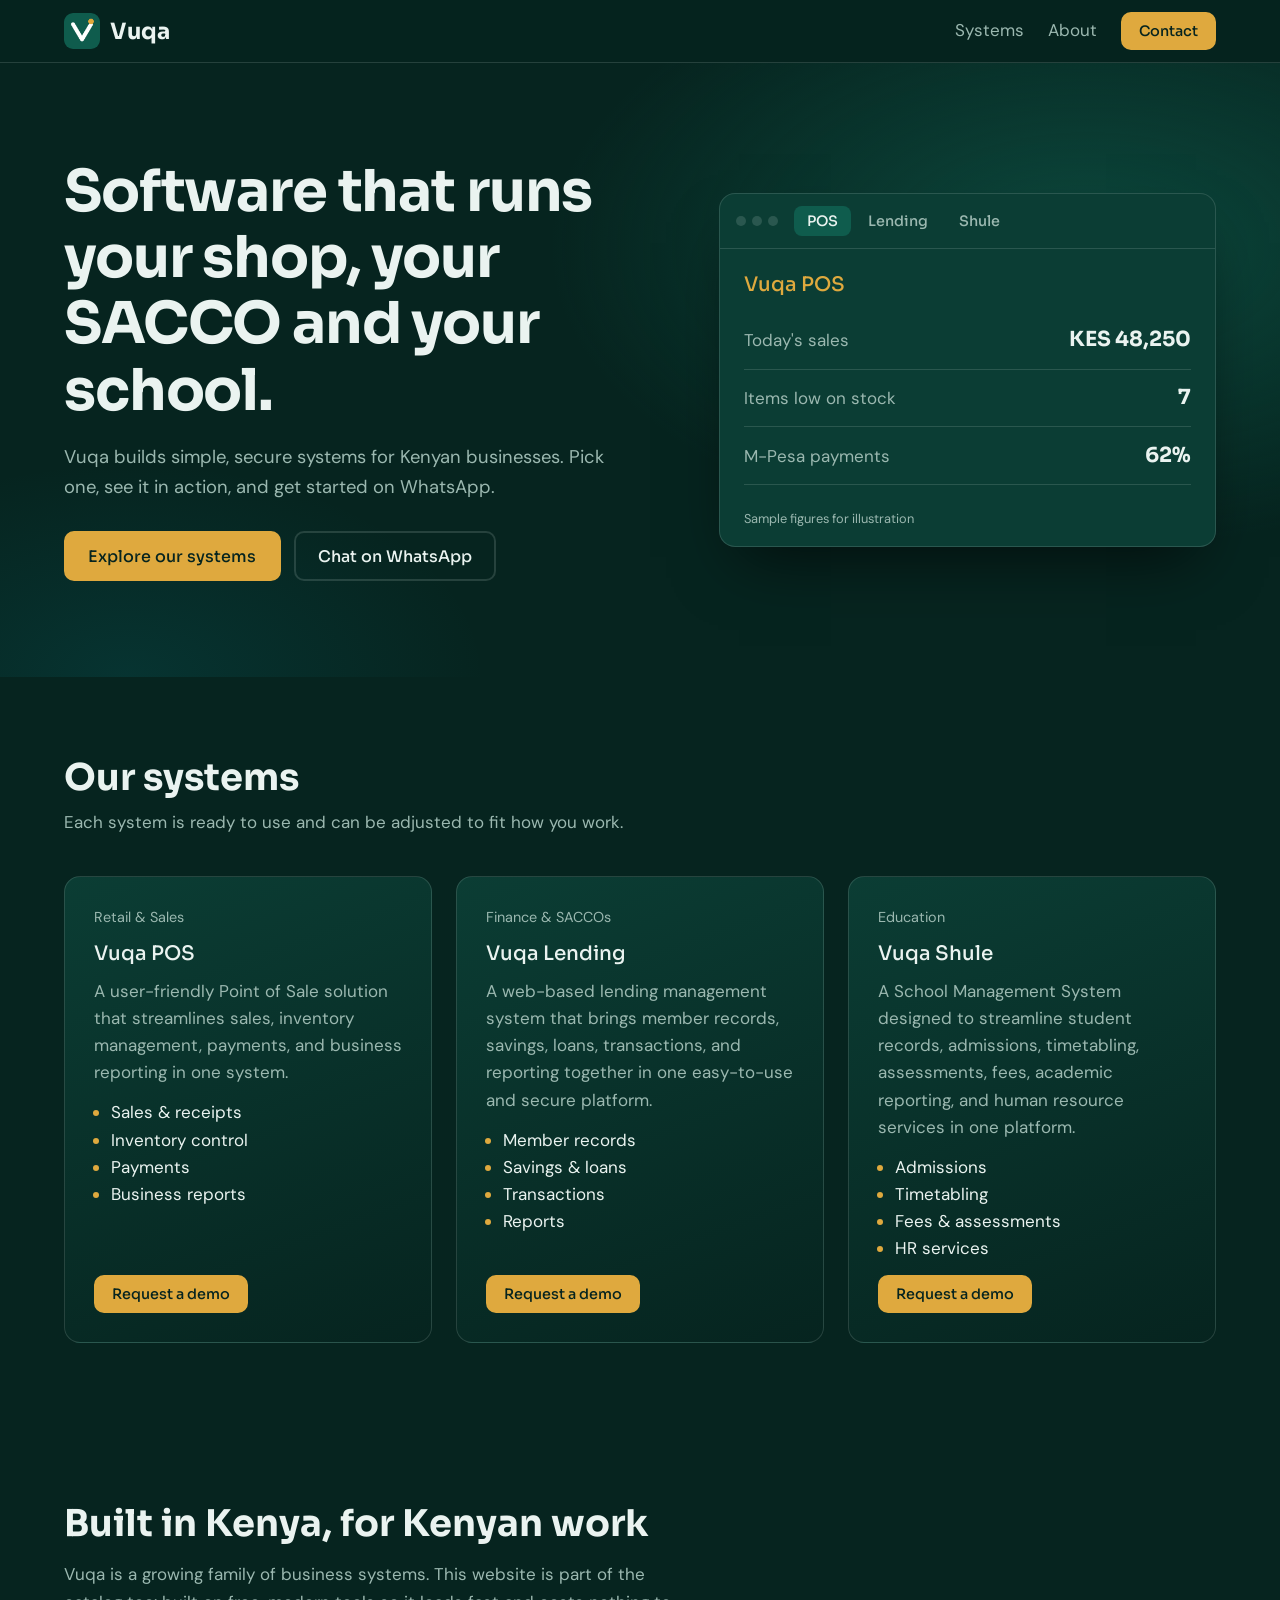
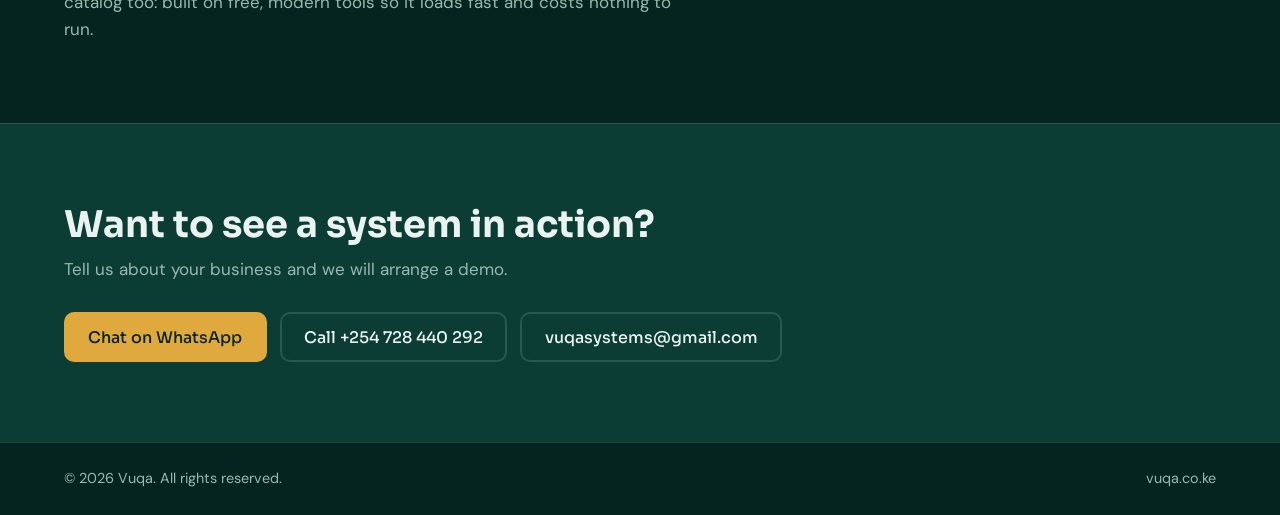
==== index.html @ ecf9360a "Add files via upload" ====
<!DOCTYPE html>
<html lang="en">
<head>
  <meta charset="utf-8">
  <meta name="viewport" content="width=device-width, initial-scale=1">
  <title>Vuqa | Business systems built in Kenya</title>
  <meta name="description" content="Vuqa builds POS, lending and school management systems for Kenyan businesses, SACCOs and schools.">
  <link rel="icon" type="image/png" href="images/favicon.png">
  <link rel="apple-touch-icon" href="images/apple-touch-icon.png">
  <link rel="preconnect" href="https://fonts.googleapis.com">
  <link rel="preconnect" href="https://fonts.gstatic.com" crossorigin>
  <link href="https://fonts.googleapis.com/css2?family=DM+Sans:wght@400;500&family=Sora:wght@500;700&display=swap" rel="stylesheet">
  <link rel="stylesheet" href="css/style.css">
</head>
<body>

<header class="nav">
  <a class="brand" href="#top" aria-label="Vuqa home">
    <img src="images/vuqa-icon.png" alt="" width="36" height="36">
    <span>Vuqa</span>
  </a>
  <nav aria-label="Main">
    <a href="#systems">Systems</a>
    <a href="#about">About</a>
    <a href="#contact" class="btn btn-small">Contact</a>
  </nav>
</header>

<main id="top">

  <!-- HERO -->
  <section class="hero">
    <div class="hero-text">
      <h1>Software that runs your shop, your SACCO and your school.</h1>
      <p class="lead">Vuqa builds simple, secure systems for Kenyan businesses. Pick one, see it in action, and get started on WhatsApp.</p>
      <div class="actions">
        <a class="btn" href="#systems">Explore our systems</a>
        <a class="btn btn-ghost" id="hero-wa" href="#contact">Chat on WhatsApp</a>
      </div>
    </div>

    <!-- Interactive system preview (filled by main.js) -->
    <div class="window" aria-label="System preview">
      <div class="window-bar">
        <span class="dots" aria-hidden="true"><i></i><i></i><i></i></span>
        <div class="tabs" role="tablist" id="tabs"></div>
      </div>
      <div class="window-body" id="panel" role="tabpanel" aria-live="polite"></div>
      <p class="sample">Sample figures for illustration</p>
    </div>
  </section>

  <!-- CATALOG -->
  <section class="section" id="systems">
    <h2>Our systems</h2>
    <p class="section-lead">Each system is ready to use and can be adjusted to fit how you work.</p>
    <div class="grid" id="catalog"></div>
  </section>

  <!-- ABOUT (placeholder - we write this in a later step) -->
  <section class="section about" id="about">
    <h2>Built in Kenya, for Kenyan work</h2>
    <p>Vuqa is a growing family of business systems. This website is part of the catalog too: built on free, modern tools so it loads fast and costs nothing to run.</p>
  </section>

  <!-- CONTACT -->
  <section class="section contact" id="contact">
    <h2>Want to see a system in action?</h2>
    <p class="section-lead">Tell us about your business and we will arrange a demo.</p>
    <div class="actions">
      <a class="btn" id="contact-wa" href="#">Chat on WhatsApp</a>
      <a class="btn btn-ghost" href="tel:+254728440292">Call +254 728 440 292</a>
      <a class="btn btn-ghost" href="mailto:vuqasystems@gmail.com">vuqasystems@gmail.com</a>
    </div>
  </section>
</main>

<footer class="footer">
  <span>&copy; <span id="year"></span> Vuqa. All rights reserved.</span>
  <span>vuqa.co.ke</span>
</footer>

<script src="js/systems.js"></script>
<script src="js/main.js"></script>
</body>
</html>
---- css/style.css ----
/* ---------- Brand tokens: change colours here and the whole site updates ---------- */
:root {
  --green: #0f5c4d;        /* Vuqa icon green */
  --green-deep: #06241f;   /* page background */
  --green-mid: #0b3d34;    /* panels */
  --gold: #dfa93e;         /* Vuqa icon dot */
  --teal: #0ba5b5;         /* CurioLab accent */
  --text: #eaf3f0;
  --muted: #9bb8b0;
  --line: rgba(234, 243, 240, 0.14);
  --font-head: "Sora", system-ui, sans-serif;
  --font-body: "DM Sans", system-ui, sans-serif;
}

* { box-sizing: border-box; margin: 0; }
html { scroll-behavior: smooth; scroll-padding-top: 80px; }
body {
  background: var(--green-deep);
  color: var(--text);
  font: 400 1.0625rem/1.6 var(--font-body);
}
a { color: inherit; }
:focus-visible { outline: 3px solid var(--gold); outline-offset: 3px; }

h1, h2, h3 { font-family: var(--font-head); line-height: 1.15; }
h1 { font-size: clamp(2.2rem, 5vw, 3.6rem); font-weight: 700; letter-spacing: -0.02em; }
h2 { font-size: clamp(1.7rem, 3vw, 2.3rem); font-weight: 700; }
h3 { font-size: 1.25rem; font-weight: 500; }

/* ---------- Navigation ---------- */
.nav {
  position: sticky; top: 0; z-index: 10;
  display: flex; justify-content: space-between; align-items: center;
  padding: 0.75rem clamp(1rem, 5vw, 4rem);
  background: rgba(6, 36, 31, 0.88);
  backdrop-filter: blur(10px);
  border-bottom: 1px solid var(--line);
}
.brand { display: flex; align-items: center; gap: 0.6rem; text-decoration: none;
  font: 700 1.4rem var(--font-head); }
.brand img { border-radius: 9px; }
.nav nav { display: flex; align-items: center; gap: 1.5rem; }
.nav nav a { text-decoration: none; color: var(--muted); }
.nav nav a:hover { color: var(--text); }
.nav nav a.btn { color: var(--green-deep); }

/* ---------- Buttons ---------- */
.btn {
  display: inline-block; padding: 0.8rem 1.4rem; border-radius: 10px;
  background: var(--gold); color: var(--green-deep); text-decoration: none;
  font: 500 1rem var(--font-head); border: 2px solid var(--gold);
  transition: transform 0.15s, background 0.15s;
}
.btn:hover { transform: translateY(-2px); background: #ecbb55; }
.btn-ghost { background: transparent; color: var(--text); border-color: var(--line); }
.btn-ghost:hover { background: rgba(255, 255, 255, 0.06); }
.btn-small { padding: 0.5rem 1rem; font-size: 0.9rem; }
.actions { display: flex; flex-wrap: wrap; gap: 0.8rem; margin-top: 1.8rem; }

/* ---------- Hero ---------- */
.hero {
  display: grid; grid-template-columns: 1.1fr 0.9fr; gap: 3rem; align-items: center;
  padding: clamp(3rem, 8vw, 6rem) clamp(1rem, 5vw, 4rem);
  background:
    radial-gradient(ellipse 60% 70% at 85% 30%, rgba(15, 92, 77, 0.65), transparent 70%),
    radial-gradient(ellipse 40% 50% at 10% 100%, rgba(11, 165, 181, 0.12), transparent 70%);
}
.lead { margin-top: 1.2rem; max-width: 34rem; color: var(--muted); font-size: 1.15rem; }

/* The interactive preview window */
.window {
  background: var(--green-mid); border: 1px solid var(--line);
  border-radius: 16px; overflow: hidden;
  box-shadow: 0 30px 60px -20px rgba(0, 0, 0, 0.6);
}
.window-bar { display: flex; align-items: center; gap: 1rem; padding: 0.7rem 1rem;
  border-bottom: 1px solid var(--line); }
.dots { display: flex; gap: 6px; }
.dots i { width: 10px; height: 10px; border-radius: 50%; background: var(--line); }
.tabs { display: flex; gap: 0.3rem; }
.tabs button {
  font: 500 0.9rem var(--font-head); color: var(--muted); background: none;
  border: 0; padding: 0.4rem 0.8rem; border-radius: 8px; cursor: pointer;
}
.tabs button[aria-selected="true"] { background: var(--green); color: var(--text); }
.window-body { padding: 1.5rem; min-height: 15rem; }
.window-body h3 { margin-bottom: 1rem; color: var(--gold); }
.metric {
  display: flex; justify-content: space-between; align-items: baseline; gap: 1rem;
  padding: 0.9rem 0; border-bottom: 1px solid var(--line);
  animation: slide 0.35s both;
}
.metric strong { font: 700 1.3rem var(--font-head); }
.metric span { color: var(--muted); }
.sample { padding: 0 1.5rem 1rem; font-size: 0.8rem; color: var(--muted); }
@keyframes slide { from { opacity: 0; transform: translateY(8px); } }

/* ---------- Sections ---------- */
.section { padding: clamp(3rem, 7vw, 5rem) clamp(1rem, 5vw, 4rem); }
.section-lead { margin-top: 0.6rem; color: var(--muted); max-width: 36rem; }
.about p { margin-top: 1rem; max-width: 40rem; color: var(--muted); }
.contact { background: var(--green-mid); border-top: 1px solid var(--line); }

.grid { display: grid; gap: 1.5rem; margin-top: 2.5rem;
  grid-template-columns: repeat(auto-fit, minmax(260px, 1fr)); }
.card {
  display: flex; flex-direction: column; gap: 0.8rem;
  padding: 1.8rem; border: 1px solid var(--line); border-radius: 16px;
  background: linear-gradient(160deg, var(--green-mid), var(--green-deep));
}
.card:hover { border-color: var(--gold); }
.tag { color: var(--teal); font-size: 0.9rem; }
.card p { color: var(--muted); }
.card ul { padding-left: 1.1rem; flex: 1; }
.card li::marker { color: var(--gold); }
.card .btn { align-self: flex-start; }

.footer { display: flex; justify-content: space-between; flex-wrap: wrap; gap: 0.5rem;
  padding: 1.5rem clamp(1rem, 5vw, 4rem); border-top: 1px solid var(--line);
  color: var(--muted); font-size: 0.9rem; }

/* ---------- Mobile ---------- */
@media (max-width: 800px) {
  .hero { grid-template-columns: 1fr; }
  .nav nav a:not(.btn) { display: none; }
}
@media (prefers-reduced-motion: reduce) {
  * { animation: none !important; transition: none !important; scroll-behavior: auto !important; }
}
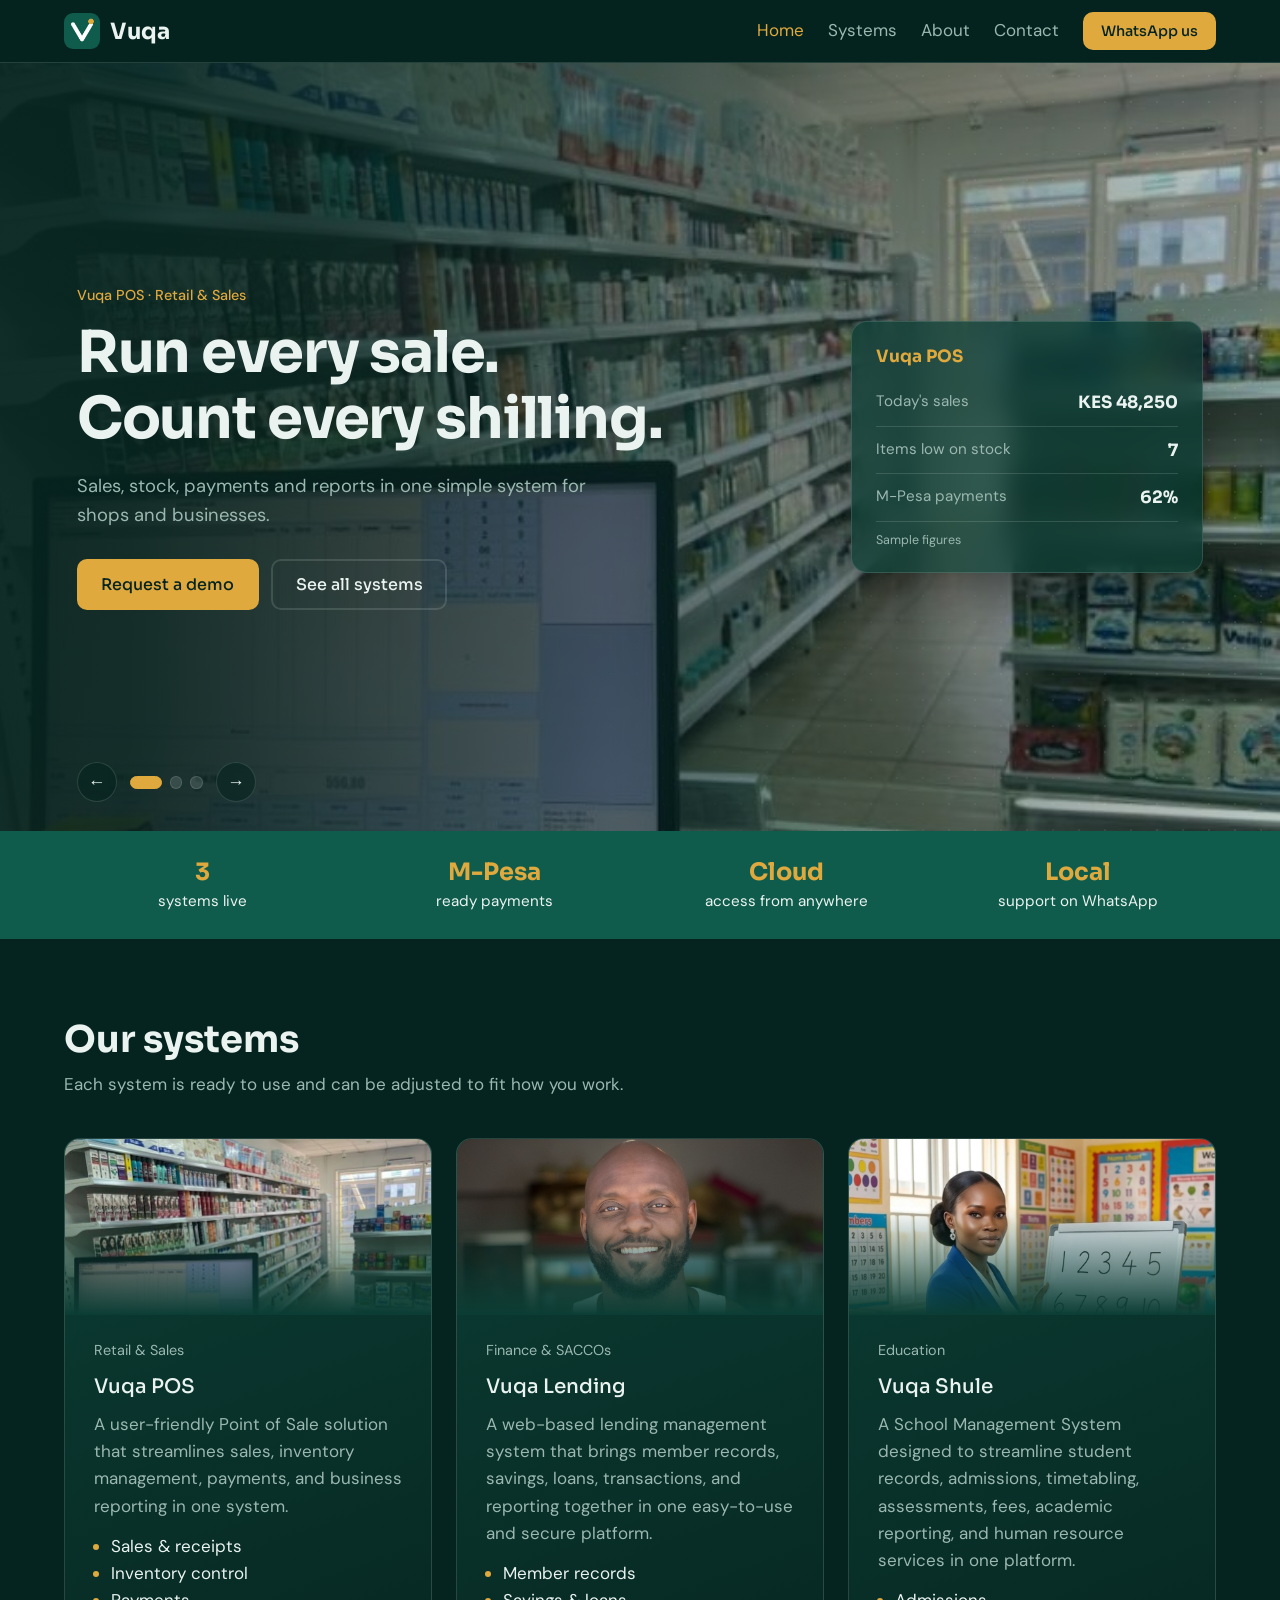
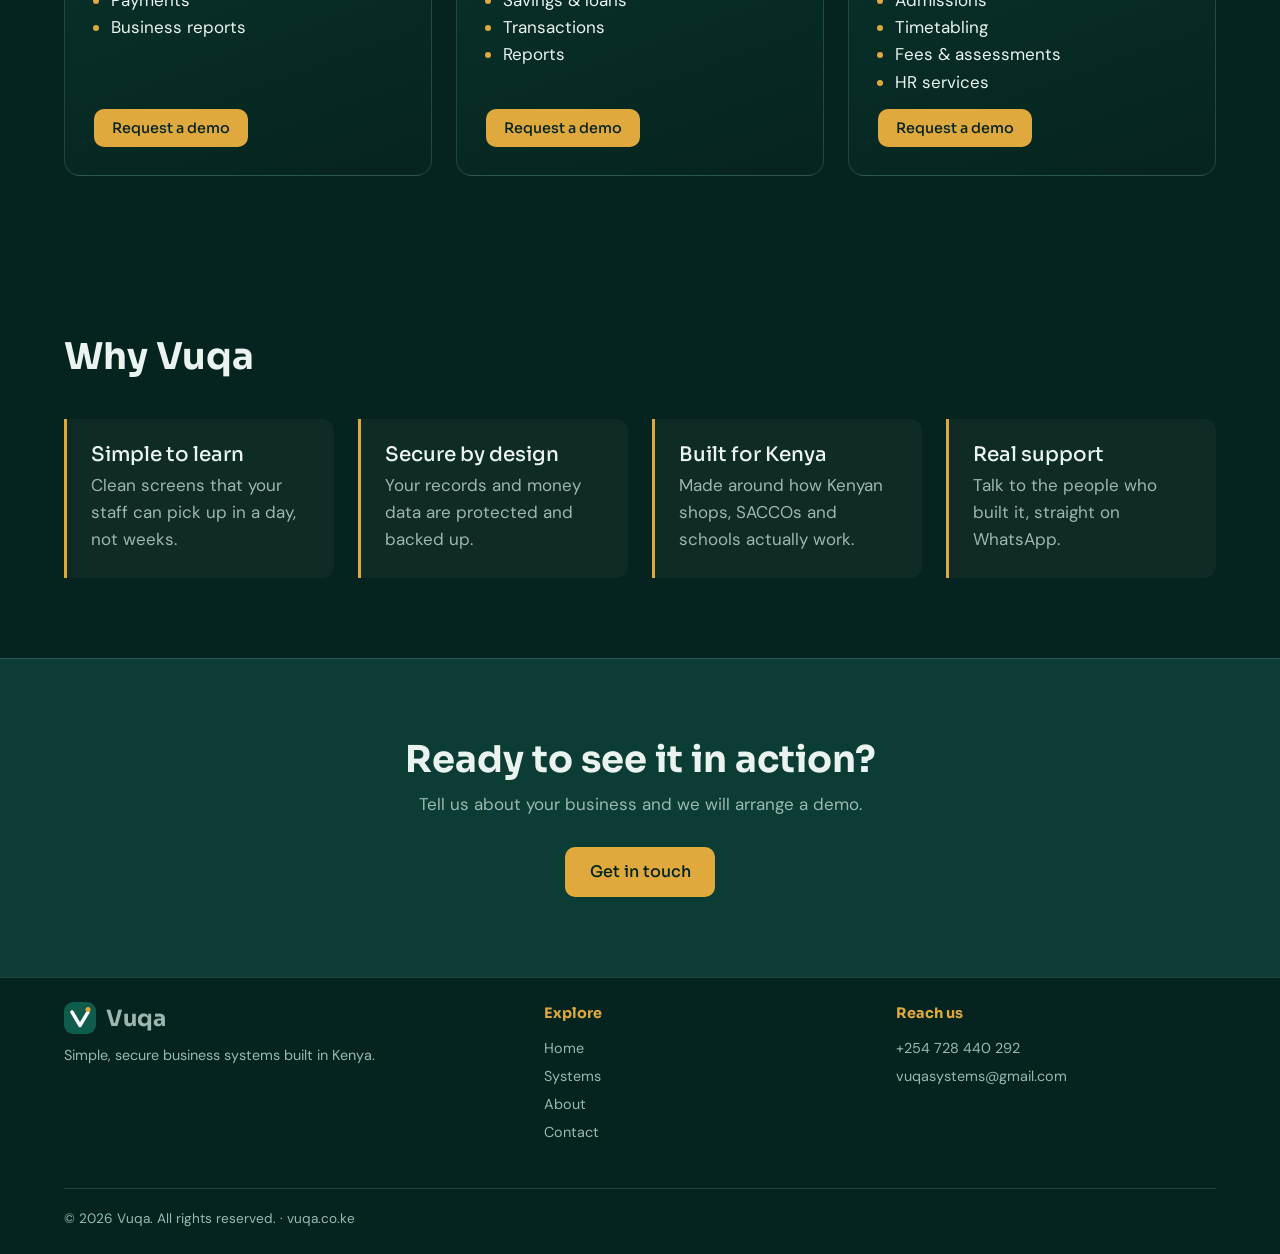
==== commit a0753ff7: "Add files via upload" ====
--- a/index.html
+++ b/index.html
@@ -13,74 +13,43 @@
   <link rel="stylesheet" href="css/style.css">
 </head>
 <body>
+<div id="site-header"></div>
+<main>
 
-<header class="nav">
-  <a class="brand" href="#top" aria-label="Vuqa home">
-    <img src="images/vuqa-icon.png" alt="" width="36" height="36">
-    <span>Vuqa</span>
-  </a>
-  <nav aria-label="Main">
-    <a href="#systems">Systems</a>
-    <a href="#about">About</a>
-    <a href="#contact" class="btn btn-small">Contact</a>
-  </nav>
-</header>
+  <section class="slider" id="slider" aria-roledescription="carousel" aria-label="Featured systems"></section>
 
-<main id="top">
+  <section class="strip">
+    <div><strong>3</strong><span>systems live</span></div>
+    <div><strong>M-Pesa</strong><span>ready payments</span></div>
+    <div><strong>Cloud</strong><span>access from anywhere</span></div>
+    <div><strong>Local</strong><span>support on WhatsApp</span></div>
+  </section>
 
-  <!-- HERO -->
-  <section class="hero">
-    <div class="hero-text">
-      <h1>Software that runs your shop, your SACCO and your school.</h1>
-      <p class="lead">Vuqa builds simple, secure systems for Kenyan businesses. Pick one, see it in action, and get started on WhatsApp.</p>
-      <div class="actions">
-        <a class="btn" href="#systems">Explore our systems</a>
-        <a class="btn btn-ghost" id="hero-wa" href="#contact">Chat on WhatsApp</a>
-      </div>
-    </div>
+  <section class="section" id="systems">
+    <h2 class="reveal">Our systems</h2>
+    <p class="section-lead reveal">Each system is ready to use and can be adjusted to fit how you work.</p>
+    <div class="grid" id="catalog"></div>
+  </section>
 
-    <!-- Interactive system preview (filled by main.js) -->
-    <div class="window" aria-label="System preview">
-      <div class="window-bar">
-        <span class="dots" aria-hidden="true"><i></i><i></i><i></i></span>
-        <div class="tabs" role="tablist" id="tabs"></div>
-      </div>
-      <div class="window-body" id="panel" role="tabpanel" aria-live="polite"></div>
-      <p class="sample">Sample figures for illustration</p>
+  <section class="section why">
+    <h2 class="reveal">Why Vuqa</h2>
+    <div class="grid">
+      <div class="why-item reveal"><h3>Simple to learn</h3><p>Clean screens that your staff can pick up in a day, not weeks.</p></div>
+      <div class="why-item reveal"><h3>Secure by design</h3><p>Your records and money data are protected and backed up.</p></div>
+      <div class="why-item reveal"><h3>Built for Kenya</h3><p>Made around how Kenyan shops, SACCOs and schools actually work.</p></div>
+      <div class="why-item reveal"><h3>Real support</h3><p>Talk to the people who built it, straight on WhatsApp.</p></div>
     </div>
   </section>
 
-  <!-- CATALOG -->
-  <section class="section" id="systems">
-    <h2>Our systems</h2>
-    <p class="section-lead">Each system is ready to use and can be adjusted to fit how you work.</p>
-    <div class="grid" id="catalog"></div>
-  </section>
-
-  <!-- ABOUT (placeholder - we write this in a later step) -->
-  <section class="section about" id="about">
-    <h2>Built in Kenya, for Kenyan work</h2>
-    <p>Vuqa is a growing family of business systems. This website is part of the catalog too: built on free, modern tools so it loads fast and costs nothing to run.</p>
-  </section>
-
-  <!-- CONTACT -->
-  <section class="section contact" id="contact">
-    <h2>Want to see a system in action?</h2>
-    <p class="section-lead">Tell us about your business and we will arrange a demo.</p>
-    <div class="actions">
-      <a class="btn" id="contact-wa" href="#">Chat on WhatsApp</a>
-      <a class="btn btn-ghost" href="tel:+254728440292">Call +254 728 440 292</a>
-      <a class="btn btn-ghost" href="mailto:vuqasystems@gmail.com">vuqasystems@gmail.com</a>
-    </div>
+  <section class="section cta">
+    <h2 class="reveal">Ready to see it in action?</h2>
+    <p class="section-lead reveal">Tell us about your business and we will arrange a demo.</p>
+    <div class="actions"><a class="btn" href="contact.html">Get in touch</a></div>
   </section>
 </main>
-
-<footer class="footer">
-  <span>&copy; <span id="year"></span> Vuqa. All rights reserved.</span>
-  <span>vuqa.co.ke</span>
-</footer>
-
+<div id="site-footer"></div>
 <script src="js/systems.js"></script>
+<script src="js/layout.js"></script>
 <script src="js/main.js"></script>
 </body>
 </html>
--- a/css/style.css
+++ b/css/style.css
@@ -127,3 +127,122 @@
 @media (prefers-reduced-motion: reduce) {
   * { animation: none !important; transition: none !important; scroll-behavior: auto !important; }
 }
+
+/* =================== v2: slideshow, photos, new pages =================== */
+.nav nav a[aria-current="page"] { color: var(--gold); }
+
+/* Placeholder gradients show until you add real photos named images/<id>.jpg */
+.g-pos     { --fb: linear-gradient(135deg, #0f5c4d, #06241f 60%, #dfa93e 160%); }
+.g-lending { --fb: linear-gradient(135deg, #0b3d34, #06241f 55%, #0ba5b5 170%); }
+.g-shule   { --fb: linear-gradient(135deg, #123f5a, #06241f 55%, #dfa93e 170%); }
+
+/* Slider */
+.slider { position: relative; height: clamp(34rem, 88vh, 48rem); overflow: hidden; background: var(--green-deep); }
+.slide {
+  position: absolute; inset: 0; display: flex; align-items: center; justify-content: space-between;
+  gap: 2rem; padding: 0 clamp(1rem, 6vw, 5rem);
+  background-image: var(--fb); background-size: cover; background-position: center top;
+  opacity: 0; visibility: hidden; transition: opacity 0.9s, visibility 0.9s;
+}
+.slide.active { opacity: 1; visibility: visible; }
+.slide::before { /* dark green overlay so text stays readable on any photo */
+  content: ""; position: absolute; inset: 0;
+  background: linear-gradient(90deg, rgba(6,36,31,0.92) 10%, rgba(6,36,31,0.55) 60%, rgba(6,36,31,0.25));
+}
+.slide::after { /* subtle dot texture */
+  content: ""; position: absolute; inset: 0; opacity: 0.25;
+  background: radial-gradient(rgba(255,255,255,0.35) 1px, transparent 1.5px) 0 0 / 26px 26px;
+  mask-image: linear-gradient(90deg, transparent 40%, #000);
+}
+.slide-inner, .float-card { position: relative; z-index: 1; }
+.slide-inner { max-width: 38rem; }
+.slide-inner .tag { color: var(--gold); margin-bottom: 0.8rem; font-weight: 500; }
+.slide.active .slide-inner > * { animation: slide 0.7s both; }
+.slide.active .slide-inner > :nth-child(2) { animation-delay: 0.1s; }
+.slide.active .slide-inner > :nth-child(3) { animation-delay: 0.2s; }
+.slide.active .slide-inner > :nth-child(4) { animation-delay: 0.3s; }
+
+.float-card {
+  width: min(22rem, 100%); padding: 1.3rem 1.5rem; border-radius: 16px;
+  background: rgba(11, 61, 52, 0.72); backdrop-filter: blur(12px);
+  border: 1px solid var(--line); box-shadow: 0 30px 60px -20px rgba(0,0,0,0.6);
+}
+.float-card b { display: block; margin-bottom: 0.6rem; color: var(--gold); font-family: var(--font-head); }
+.float-card div { display: flex; justify-content: space-between; gap: 1rem; padding: 0.6rem 0; border-bottom: 1px solid var(--line); }
+.float-card span { color: var(--muted); font-size: 0.95rem; }
+.float-card strong { font-family: var(--font-head); }
+.float-card small { display: block; margin-top: 0.6rem; color: var(--muted); font-size: 0.78rem; }
+
+.controls { position: absolute; z-index: 2; left: clamp(1rem, 6vw, 5rem); bottom: 1.8rem;
+  display: flex; align-items: center; gap: 0.8rem; }
+.controls button { cursor: pointer; border: 1px solid var(--line); background: rgba(6,36,31,0.6); color: var(--text);
+  width: 2.5rem; height: 2.5rem; border-radius: 50%; font-size: 1.1rem; }
+.controls button:hover { border-color: var(--gold); }
+#dots { display: flex; gap: 0.5rem; }
+#dots button { width: 0.8rem; height: 0.8rem; padding: 0; background: var(--line); }
+#dots button.on { background: var(--gold); width: 2rem; border-radius: 1rem; border-color: var(--gold); }
+
+/* Stats strip */
+.strip { display: grid; grid-template-columns: repeat(auto-fit, minmax(150px, 1fr)); gap: 1rem;
+  padding: 1.6rem clamp(1rem, 5vw, 4rem); background: var(--green); text-align: center; }
+.strip strong { display: block; font: 700 1.5rem var(--font-head); color: var(--gold); }
+.strip span { font-size: 0.95rem; }
+
+/* Cards with photos */
+.card { padding: 0; overflow: hidden; gap: 0; }
+.card-photo { height: 11rem; background-image: var(--fb); background-size: cover; background-position: center top; position: relative; }
+.card-photo::after { content: ""; position: absolute; inset: 0; background: linear-gradient(transparent 40%, var(--green-mid)); }
+.card-body { display: flex; flex-direction: column; gap: 0.8rem; padding: 1.5rem 1.8rem 1.8rem; flex: 1; }
+.card { transition: transform 0.25s, border-color 0.25s; }
+.card:hover { transform: translateY(-6px); }
+
+.why-item { padding: 1.5rem; border-left: 3px solid var(--gold); background: rgba(255,255,255,0.03); border-radius: 0 12px 12px 0; }
+.why-item p { margin-top: 0.4rem; color: var(--muted); }
+.cta { text-align: center; background: var(--green-mid); border-top: 1px solid var(--line); }
+.cta .section-lead { margin-inline: auto; }
+.cta .actions { justify-content: center; }
+
+/* Scroll reveal */
+.reveal { opacity: 0; transform: translateY(18px); transition: opacity 0.6s, transform 0.6s; }
+.reveal.in { opacity: 1; transform: none; }
+
+/* Inner pages */
+.page-hero {
+  position: relative; padding: clamp(4rem, 10vw, 7rem) clamp(1rem, 6vw, 5rem);
+  background-image: linear-gradient(135deg, #0f5c4d, #06241f);
+  background-size: cover; background-position: center top;
+}
+.page-hero .tag { color: var(--gold); margin-bottom: 0.6rem; }
+.prose h2 { margin: 2.5rem 0 1rem; }
+.prose h2:first-child { margin-top: 0; }
+.prose > p { max-width: 42rem; color: var(--muted); }
+
+.contact-grid { display: grid; grid-template-columns: 1.3fr 1fr; gap: 3rem; }
+.form { display: grid; gap: 1.1rem; }
+.form label { display: grid; gap: 0.4rem; font-weight: 500; }
+.form input, .form select, .form textarea {
+  font: inherit; color: var(--text); background: var(--green-mid);
+  border: 1px solid var(--line); border-radius: 10px; padding: 0.8rem 1rem;
+}
+.form button { justify-self: start; cursor: pointer; }
+.form small { color: var(--muted); }
+.info { padding: 2rem; border: 1px solid var(--line); border-radius: 16px; background: var(--green-mid); align-self: start; }
+.info p { margin-top: 1rem; color: var(--muted); }
+.info a { color: var(--text); }
+
+/* Footer (v2 layout) */
+.footer { display: grid; grid-template-columns: 1.4fr 1fr 1fr; gap: 2rem; align-items: start; }
+.footer h4 { font-family: var(--font-head); margin-bottom: 0.6rem; color: var(--gold); }
+.footer div a:not(.brand) { display: block; color: var(--muted); text-decoration: none; padding: 0.15rem 0; }
+.footer div a:not(.brand):hover { color: var(--text); }
+.footer p { color: var(--muted); margin-top: 0.6rem; }
+.footer .copy { grid-column: 1 / -1; padding-top: 1.2rem; border-top: 1px solid var(--line); font-size: 0.85rem; }
+
+@media (max-width: 800px) {
+  .float-card { display: none; }
+  .slide::before { background: rgba(6,36,31,0.78); }
+  .contact-grid, .footer { grid-template-columns: 1fr; }
+  .nav nav { gap: 0.9rem; font-size: 0.95rem; }
+  .nav nav a:not(.btn) { display: inline; }
+  .nav nav a[href="index.html"], #nav-wa { display: none; }
+}
